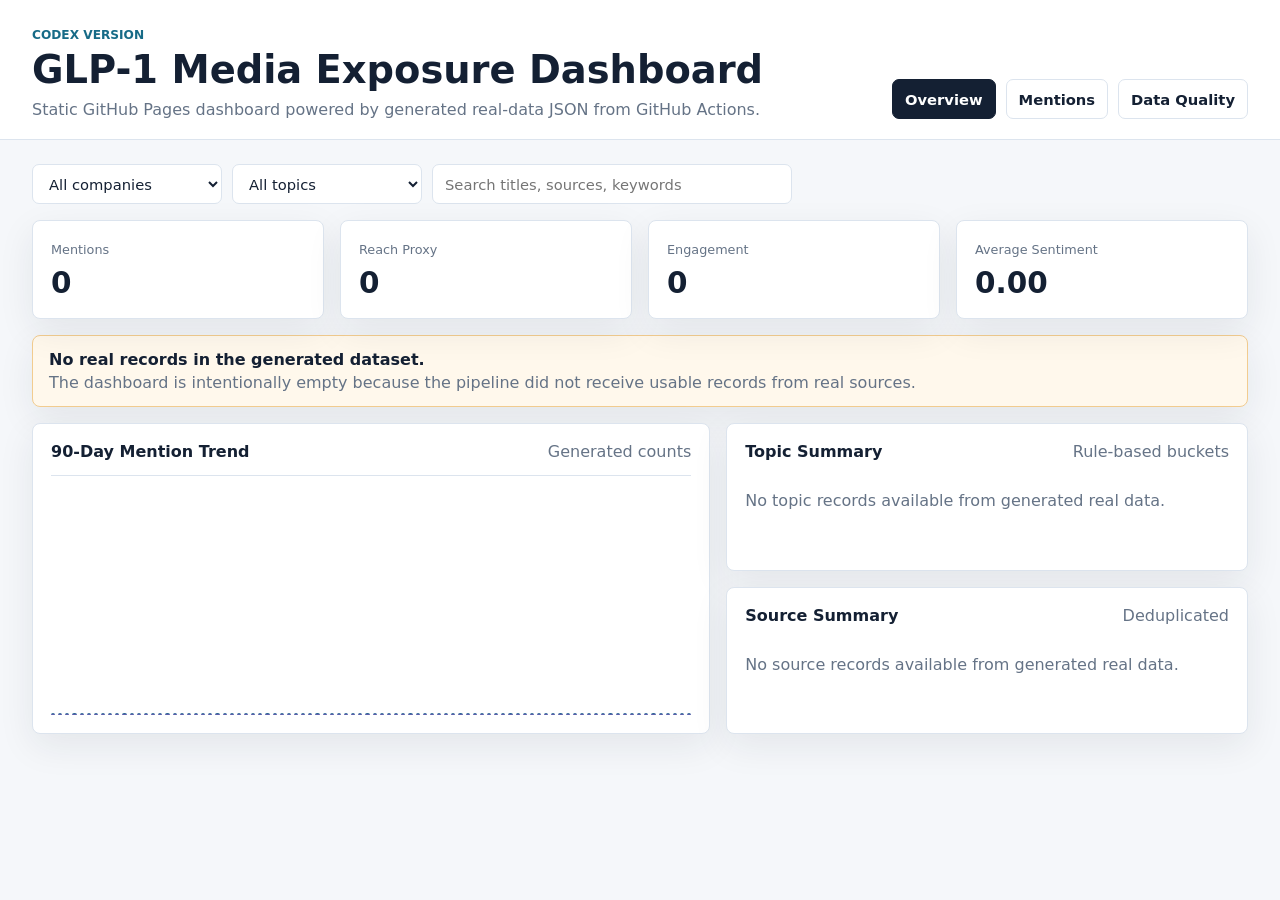
==== codex-version/index.html @ 11d752fc "Add Codex media dashboard" ====
<!doctype html>
<html lang="en">
  <head>
    <meta charset="utf-8">
    <meta name="viewport" content="width=device-width, initial-scale=1">
    <title>Codex Media Exposure Dashboard</title>
    <link rel="stylesheet" href="./styles.css">
  </head>
  <body>
    <header class="topbar">
      <div>
        <p class="version-label">Codex version</p>
        <h1>GLP-1 Media Exposure Dashboard</h1>
        <p>Static GitHub Pages dashboard powered by generated real-data JSON from GitHub Actions.</p>
      </div>
      <nav class="tabs" aria-label="Dashboard sections">
        <button class="tab active" data-tab="overview">Overview</button>
        <button class="tab" data-tab="mentions">Mentions</button>
        <button class="tab" data-tab="quality">Data Quality</button>
      </nav>
    </header>

    <main>
      <section id="loadError" class="empty-state" hidden>
        <h2>Data Quality error</h2>
        <p>Generated data files were not found on the deployed site. Check the GitHub Actions data pipeline and Pages artifact.</p>
      </section>

      <section id="app" hidden>
        <section class="filters" aria-label="Filters">
          <select id="companyFilter" aria-label="Company">
            <option value="All">All companies</option>
            <option value="Novo Nordisk">Novo Nordisk</option>
            <option value="Eli Lilly">Eli Lilly</option>
          </select>
          <select id="topicFilter" aria-label="Topic">
            <option value="All">All topics</option>
          </select>
          <input id="searchInput" type="search" placeholder="Search titles, sources, keywords" aria-label="Search mentions">
        </section>

        <section class="tab-panel" data-panel="overview">
          <div class="kpi-grid">
            <article class="kpi"><span>Mentions</span><strong id="kpiMentions">0</strong></article>
            <article class="kpi"><span>Reach Proxy</span><strong id="kpiReach">0</strong></article>
            <article class="kpi"><span>Engagement</span><strong id="kpiEngagement">0</strong></article>
            <article class="kpi"><span>Average Sentiment</span><strong id="kpiSentiment">0.00</strong></article>
          </div>

          <div id="zeroState" class="notice" hidden>
            <strong>No real records in the generated dataset.</strong>
            <span>The dashboard is intentionally empty because the pipeline did not receive usable records from real sources.</span>
          </div>

          <section class="grid">
            <article class="panel wide">
              <div class="panel-heading"><h2>90-Day Mention Trend</h2><span>Generated counts</span></div>
              <div id="timelineChart" class="timeline-chart" role="img" aria-label="Daily mention trend"></div>
            </article>
            <article class="panel">
              <div class="panel-heading"><h2>Topic Summary</h2><span>Rule-based buckets</span></div>
              <div id="topicChart" class="bar-list"></div>
            </article>
            <article class="panel">
              <div class="panel-heading"><h2>Source Summary</h2><span>Deduplicated</span></div>
              <div id="sourceSummary" class="stack"></div>
            </article>
          </section>
        </section>

        <section class="tab-panel" data-panel="mentions" hidden>
          <article class="panel">
            <div class="panel-heading"><h2>Real Article Mentions</h2><span id="visibleCount">0 records</span></div>
            <div class="table-wrap">
              <table>
                <thead>
                  <tr>
                    <th>Date</th>
                    <th>Company</th>
                    <th>Topic</th>
                    <th>Source</th>
                    <th>Title</th>
                    <th>Sentiment</th>
                    <th>Metrics</th>
                  </tr>
                </thead>
                <tbody id="mentionsTable"></tbody>
              </table>
            </div>
          </article>
        </section>

        <section class="tab-panel" data-panel="quality" hidden>
          <section class="quality-grid">
            <article class="panel">
              <div class="panel-heading"><h2>Data Quality</h2><span id="freshnessBadge" class="badge">Checking</span></div>
              <dl class="status-list">
                <div><dt>Last updated</dt><dd id="lastUpdated">--</dd></div>
                <div><dt>Coverage</dt><dd id="coverageWindow">--</dd></div>
                <div><dt>Record count</dt><dd id="recordCount">--</dd></div>
                <div><dt>Version</dt><dd id="version">--</dd></div>
              </dl>
            </article>
            <article class="panel">
              <div class="panel-heading"><h2>Sources</h2><span>Generated metadata</span></div>
              <div id="sourceStatus" class="stack"></div>
            </article>
            <article class="panel">
              <div class="panel-heading"><h2>Proxy Metric Caveat</h2><span>Required disclosure</span></div>
              <p class="muted">GDELT does not provide true impressions or social engagement. Reach, engagement, and sourceAuthority are proxy fields for GDELT records. Engagement is 0 for GDELT unless imported data provides actual values.</p>
              <ul id="warnings" class="list"></ul>
            </article>
            <article class="panel">
              <div class="panel-heading"><h2>Alerts</h2><span>Generated</span></div>
              <div id="alerts" class="stack"></div>
            </article>
          </section>
        </section>
      </section>
    </main>

    <script src="./app.js"></script>
  </body>
</html>
---- codex-version/styles.css ----
:root {
  --bg: #f5f7fa;
  --surface: #ffffff;
  --ink: #142033;
  --muted: #657386;
  --border: #dce4ee;
  --accent: #176b87;
  --accent-2: #6f5bb8;
  --good: #157f4f;
  --warn: #a45d00;
  --bad: #b42318;
  --soft: #edf3f7;
  font-family: Inter, ui-sans-serif, system-ui, -apple-system, BlinkMacSystemFont, "Segoe UI", sans-serif;
}

* { box-sizing: border-box; }
body { margin: 0; background: var(--bg); color: var(--ink); }
a { color: var(--accent); text-underline-offset: 3px; }

.topbar {
  display: grid;
  grid-template-columns: minmax(260px, 1fr) auto;
  gap: 24px;
  align-items: end;
  padding: 28px 32px 20px;
  background: var(--surface);
  border-bottom: 1px solid var(--border);
}

.version-label {
  margin: 0 0 8px;
  color: var(--accent);
  font-weight: 800;
  text-transform: uppercase;
  font-size: 0.76rem;
}

h1 { margin: 0; font-size: clamp(1.9rem, 3vw, 3.1rem); line-height: 1.05; letter-spacing: 0; }
.topbar p:not(.version-label) { margin: 10px 0 0; color: var(--muted); max-width: 780px; }

.tabs, .filters { display: flex; flex-wrap: wrap; gap: 10px; }
.tab, select, input {
  min-height: 40px;
  border: 1px solid var(--border);
  border-radius: 7px;
  background: var(--surface);
  color: var(--ink);
  font: inherit;
  font-size: 0.92rem;
  padding: 0 12px;
}
.tab { cursor: pointer; font-weight: 700; }
.tab.active { background: var(--ink); color: white; border-color: var(--ink); }

main { padding: 24px 32px 42px; }
.filters { margin-bottom: 16px; }
select { min-width: 190px; }
input { min-width: min(360px, 100%); }

.empty-state, .panel, .kpi, .notice {
  background: var(--surface);
  border: 1px solid var(--border);
  border-radius: 8px;
  box-shadow: 0 12px 36px rgba(20, 32, 51, 0.08);
}
.empty-state { max-width: 760px; margin: 48px auto; padding: 32px; text-align: center; }
.notice { margin: 16px 0; padding: 14px 16px; display: grid; gap: 4px; border-color: #f2cc8f; background: #fff8ec; }
.notice span, .muted, td span, .panel-heading span, .item span { color: var(--muted); }

.kpi-grid, .grid, .quality-grid { display: grid; gap: 16px; }
.kpi-grid { grid-template-columns: repeat(4, minmax(0, 1fr)); }
.grid { grid-template-columns: 1.3fr 1fr; margin-top: 16px; }
.quality-grid { grid-template-columns: repeat(2, minmax(0, 1fr)); }
.wide { grid-row: span 2; }
.panel, .kpi { padding: 18px; }

.kpi span { color: var(--muted); font-size: 0.8rem; }
.kpi strong { display: block; margin-top: 8px; font-size: clamp(1.6rem, 2.3vw, 2.4rem); }

.panel-heading { display: flex; align-items: center; justify-content: space-between; gap: 16px; margin-bottom: 14px; }
.panel-heading h2 { margin: 0; font-size: 1rem; }

.timeline-chart {
  display: grid;
  grid-template-columns: repeat(90, minmax(3px, 1fr));
  align-items: end;
  gap: 3px;
  height: 240px;
  border-top: 1px solid var(--border);
  padding-top: 12px;
}
.timeline-bar { min-height: 2px; border-radius: 4px 4px 0 0; background: linear-gradient(180deg, var(--accent), var(--accent-2)); }

.bar-list, .stack { display: grid; gap: 10px; }
.bar-row, .item {
  border: 1px solid var(--border);
  border-radius: 7px;
  padding: 10px;
  display: grid;
  gap: 6px;
}
.bar-row div { display: flex; justify-content: space-between; gap: 12px; }
.bar-row i { display: block; width: var(--w); height: 9px; border-radius: 99px; background: linear-gradient(90deg, var(--accent), var(--accent-2)); }

.table-wrap { overflow-x: auto; border: 1px solid var(--border); border-radius: 8px; }
table { width: 100%; min-width: 1080px; border-collapse: collapse; }
th, td { padding: 12px; border-bottom: 1px solid var(--border); text-align: left; vertical-align: top; font-size: 0.88rem; }
th { color: var(--muted); background: var(--soft); text-transform: uppercase; font-size: 0.76rem; }
.title-cell { max-width: 460px; }

.status-list { display: grid; grid-template-columns: repeat(2, minmax(0, 1fr)); gap: 12px; margin: 0; }
.status-list div { padding: 12px; border: 1px solid var(--border); border-radius: 7px; background: var(--soft); }
dt { color: var(--muted); font-size: 0.78rem; }
dd { margin: 4px 0 0; font-weight: 800; overflow-wrap: anywhere; }
.badge { border-radius: 99px; padding: 5px 10px; background: #fff3df; color: var(--warn); font-size: 0.78rem; font-weight: 800; }
.badge.good { color: var(--good); background: #e7f6ef; }
.good-text, .Positive { color: var(--good); }
.warn-text, .Negative { color: var(--warn); }
.Neutral { color: var(--muted); }
.list { margin: 0; padding-left: 18px; color: var(--muted); }

@media (max-width: 1100px) {
  .topbar, .kpi-grid, .grid, .quality-grid { grid-template-columns: 1fr; }
}

@media (max-width: 640px) {
  .topbar, main { padding-left: 16px; padding-right: 16px; }
  .panel-heading { align-items: flex-start; flex-direction: column; }
  .status-list { grid-template-columns: 1fr; }
  select, input, .tab { width: 100%; }
}
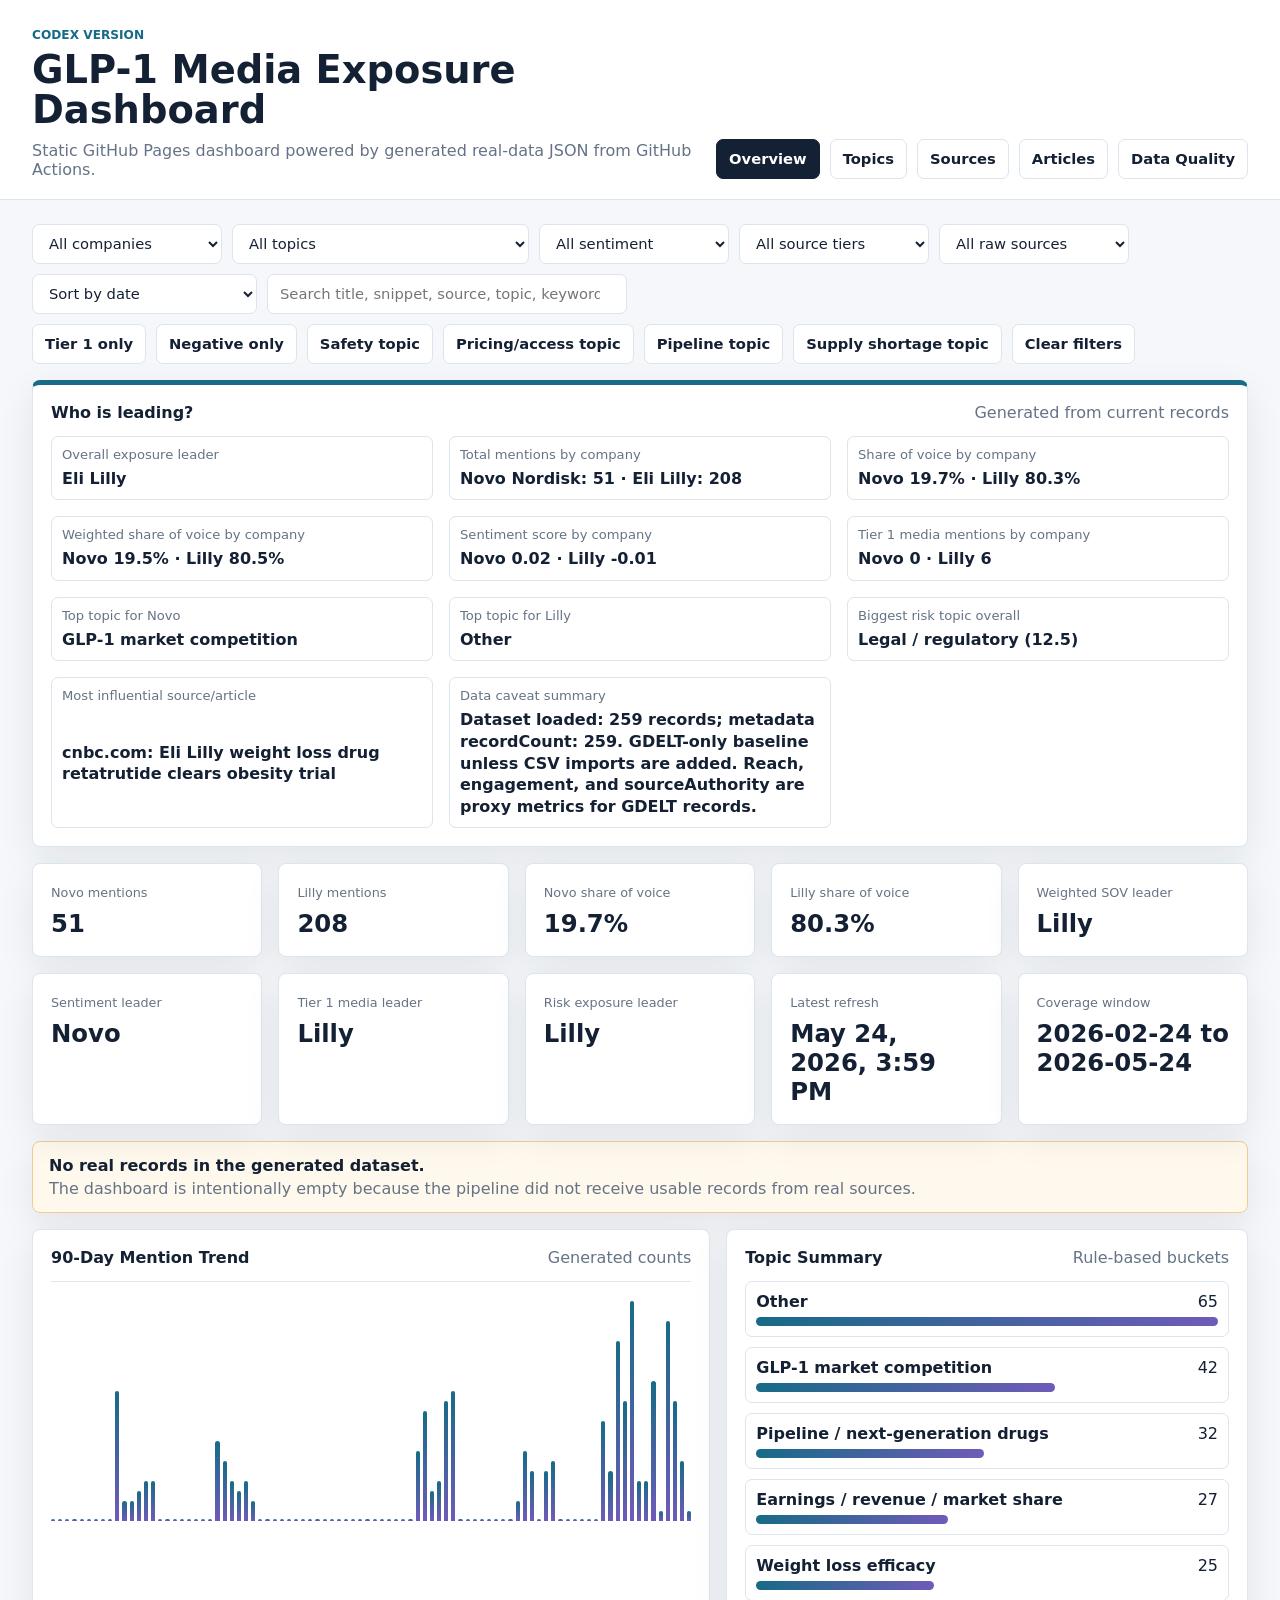
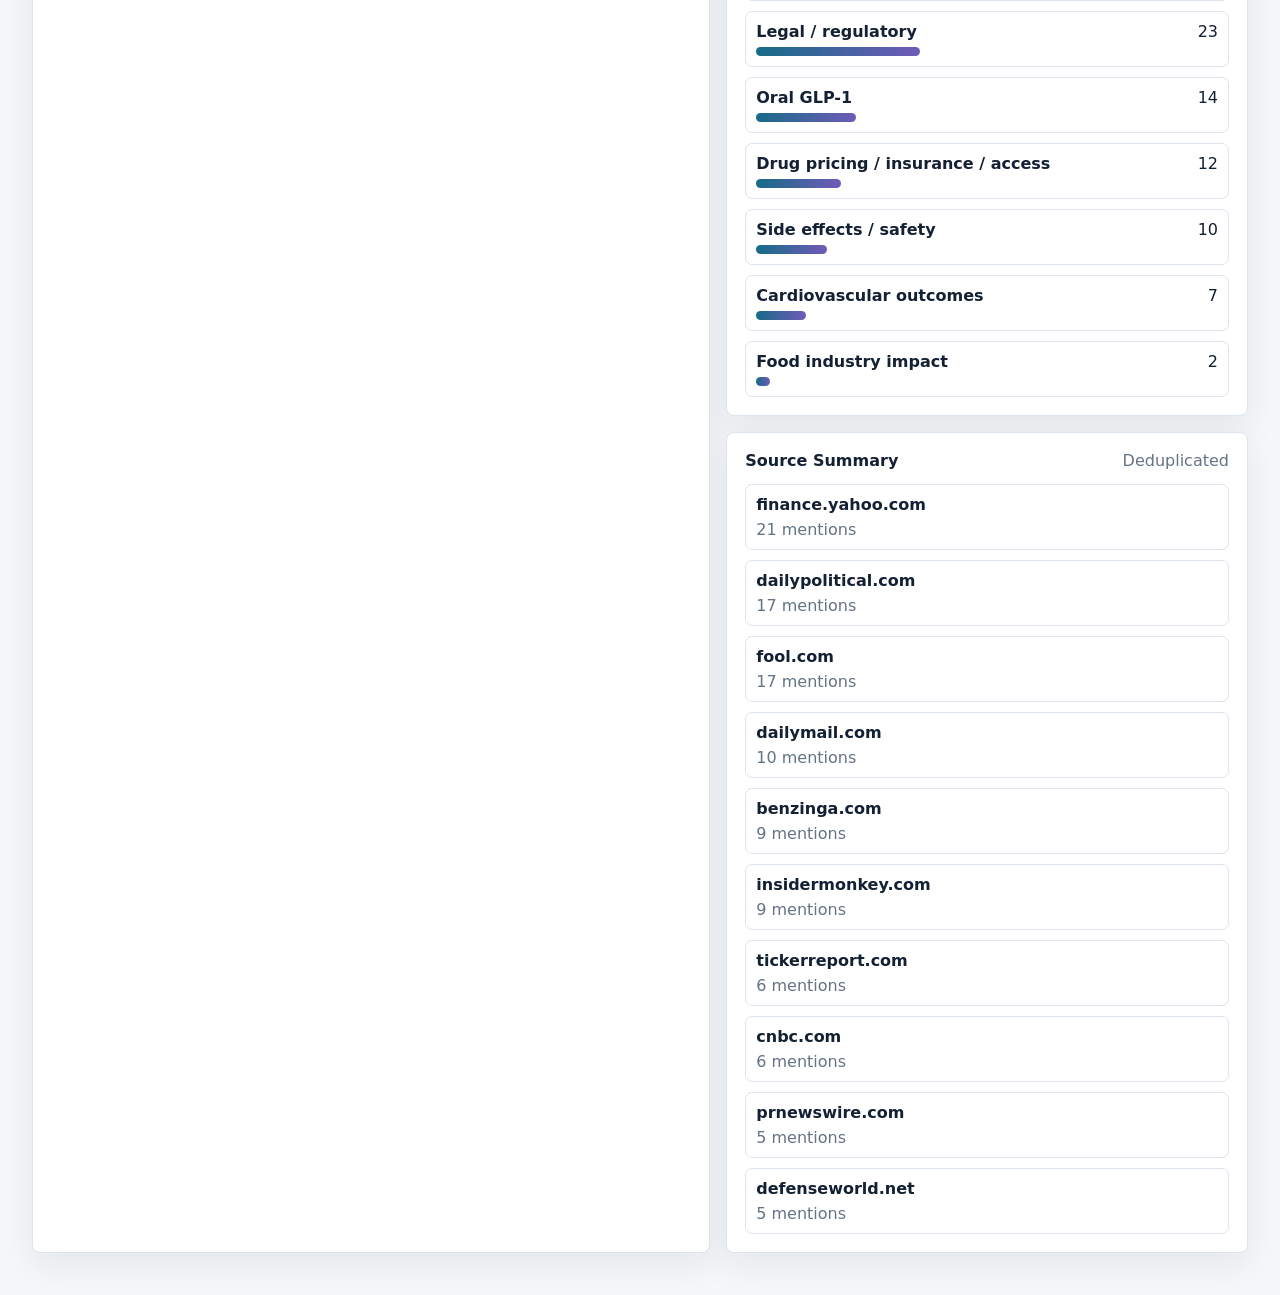
==== commit 4c8398bc: "Improve Codex executive media dashboard" ====
--- a/codex-version/index.html
+++ b/codex-version/index.html
@@ -15,7 +15,9 @@
       </div>
       <nav class="tabs" aria-label="Dashboard sections">
         <button class="tab active" data-tab="overview">Overview</button>
-        <button class="tab" data-tab="mentions">Mentions</button>
+        <button class="tab" data-tab="topics">Topics</button>
+        <button class="tab" data-tab="sources">Sources</button>
+        <button class="tab" data-tab="mentions">Articles</button>
         <button class="tab" data-tab="quality">Data Quality</button>
       </nav>
     </header>
@@ -23,10 +25,10 @@
     <main>
       <section id="loadError" class="empty-state" hidden>
         <h2>Data Quality error</h2>
-        <p>Generated data files were not found on the deployed site. Check the GitHub Actions data pipeline and Pages artifact.</p>
+        <p>Generated data files were not loaded. Check the diagnostics panel for the exact file path and error.</p>
       </section>
 
-      <section id="app" hidden>
+      <section id="app">
         <section class="filters" aria-label="Filters">
           <select id="companyFilter" aria-label="Company">
             <option value="All">All companies</option>
@@ -36,15 +38,56 @@
           <select id="topicFilter" aria-label="Topic">
             <option value="All">All topics</option>
           </select>
-          <input id="searchInput" type="search" placeholder="Search titles, sources, keywords" aria-label="Search mentions">
+          <select id="sentimentFilter" aria-label="Sentiment">
+            <option value="All">All sentiment</option>
+            <option value="Positive">Positive</option>
+            <option value="Neutral">Neutral</option>
+            <option value="Negative">Negative</option>
+          </select>
+          <select id="tierFilter" aria-label="Source tier">
+            <option value="All">All source tiers</option>
+          </select>
+          <select id="rawSourceFilter" aria-label="Raw source">
+            <option value="All">All raw sources</option>
+          </select>
+          <select id="sortSelect" aria-label="Sort articles">
+            <option value="date">Sort by date</option>
+            <option value="company">Sort by company</option>
+            <option value="sourceAuthority">Sort by source authority</option>
+            <option value="sentimentScore">Sort by sentiment</option>
+            <option value="reach">Sort by reach</option>
+            <option value="topic">Sort by topic</option>
+          </select>
+          <input id="searchInput" type="search" placeholder="Search title, snippet, source, topic, keywords" aria-label="Search mentions">
+        </section>
+
+        <section class="quick-filters" aria-label="Quick filters">
+          <button type="button" class="quick-filter" data-filter="tier1">Tier 1 only</button>
+          <button type="button" class="quick-filter" data-filter="negative">Negative only</button>
+          <button type="button" class="quick-filter" data-filter="safety">Safety topic</button>
+          <button type="button" class="quick-filter" data-filter="pricing">Pricing/access topic</button>
+          <button type="button" class="quick-filter" data-filter="pipeline">Pipeline topic</button>
+          <button type="button" class="quick-filter" data-filter="supply">Supply shortage topic</button>
+          <button type="button" id="clearFilters">Clear filters</button>
         </section>
 
         <section class="tab-panel" data-panel="overview">
-          <div class="kpi-grid">
-            <article class="kpi"><span>Mentions</span><strong id="kpiMentions">0</strong></article>
-            <article class="kpi"><span>Reach Proxy</span><strong id="kpiReach">0</strong></article>
-            <article class="kpi"><span>Engagement</span><strong id="kpiEngagement">0</strong></article>
-            <article class="kpi"><span>Average Sentiment</span><strong id="kpiSentiment">0.00</strong></article>
+          <section class="panel executive">
+            <div class="panel-heading"><h2>Who is leading?</h2><span id="executiveCaveat">Generated from current records</span></div>
+            <div id="leaderPanel" class="leader-grid"></div>
+          </section>
+
+          <div class="kpi-grid dense">
+            <article class="kpi"><span>Novo mentions</span><strong id="kpiNovoMentions">0</strong></article>
+            <article class="kpi"><span>Lilly mentions</span><strong id="kpiLillyMentions">0</strong></article>
+            <article class="kpi"><span>Novo share of voice</span><strong id="kpiNovoSov">0%</strong></article>
+            <article class="kpi"><span>Lilly share of voice</span><strong id="kpiLillySov">0%</strong></article>
+            <article class="kpi"><span>Weighted SOV leader</span><strong id="kpiWeightedLeader">--</strong></article>
+            <article class="kpi"><span>Sentiment leader</span><strong id="kpiSentimentLeader">--</strong></article>
+            <article class="kpi"><span>Tier 1 media leader</span><strong id="kpiTierLeader">--</strong></article>
+            <article class="kpi"><span>Risk exposure leader</span><strong id="kpiRiskLeader">--</strong></article>
+            <article class="kpi"><span>Latest refresh</span><strong id="kpiRefresh">--</strong></article>
+            <article class="kpi"><span>Coverage window</span><strong id="kpiCoverage">--</strong></article>
           </div>
 
           <div id="zeroState" class="notice" hidden>
@@ -68,9 +111,66 @@
           </section>
         </section>
 
+        <section class="tab-panel" data-panel="topics" hidden>
+          <section class="grid">
+            <article class="panel">
+              <div class="panel-heading"><h2>Topic x Company Matrix</h2><span>Mentions by company</span></div>
+              <div id="topicMatrix" class="matrix"></div>
+            </article>
+            <article class="panel wide">
+              <div class="panel-heading"><h2>Sortable Topic Table</h2><span id="topicTableCount">0 topics</span></div>
+              <div class="table-wrap">
+                <table>
+                  <thead>
+                    <tr>
+                      <th><button class="sort-topic" data-sort="topic">Topic</button></th>
+                      <th><button class="sort-topic" data-sort="novo">Novo mentions</button></th>
+                      <th><button class="sort-topic" data-sort="lilly">Lilly mentions</button></th>
+                      <th>Leader</th>
+                      <th><button class="sort-topic" data-sort="sentiment">Sentiment</button></th>
+                      <th><button class="sort-topic" data-sort="risk">Risk score</button></th>
+                    </tr>
+                  </thead>
+                  <tbody id="topicTable"></tbody>
+                </table>
+              </div>
+            </article>
+          </section>
+        </section>
+
+        <section class="tab-panel" data-panel="sources" hidden>
+          <section class="grid">
+            <article class="panel wide">
+              <div class="panel-heading"><h2>Top 20 Source Domains</h2><span>Authority and mentions</span></div>
+              <div class="table-wrap">
+                <table>
+                  <thead>
+                    <tr>
+                      <th>Source domain</th>
+                      <th>Total mentions</th>
+                      <th>Novo mentions</th>
+                      <th>Lilly mentions</th>
+                      <th>Source tier</th>
+                      <th>Source authority</th>
+                    </tr>
+                  </thead>
+                  <tbody id="sourceTable"></tbody>
+                </table>
+              </div>
+            </article>
+            <article class="panel">
+              <div class="panel-heading"><h2>Source Tier Split</h2><span>Current filters</span></div>
+              <div id="tierSplit" class="bar-list"></div>
+            </article>
+          </section>
+        </section>
+
         <section class="tab-panel" data-panel="mentions" hidden>
           <article class="panel">
             <div class="panel-heading"><h2>Real Article Mentions</h2><span id="visibleCount">0 records</span></div>
+            <div class="table-actions">
+              <button type="button" id="exportCsv">Export filtered CSV</button>
+            </div>
             <div class="table-wrap">
               <table>
                 <thead>
@@ -82,12 +182,14 @@
                     <th>Title</th>
                     <th>Sentiment</th>
                     <th>Metrics</th>
+                    <th>Detail</th>
                   </tr>
                 </thead>
                 <tbody id="mentionsTable"></tbody>
               </table>
             </div>
           </article>
+          <aside id="articleDrawer" class="drawer" hidden aria-live="polite"></aside>
         </section>
 
         <section class="tab-panel" data-panel="quality" hidden>
@@ -99,7 +201,17 @@
                 <div><dt>Coverage</dt><dd id="coverageWindow">--</dd></div>
                 <div><dt>Record count</dt><dd id="recordCount">--</dd></div>
                 <div><dt>Version</dt><dd id="version">--</dd></div>
+                <div><dt>Source used</dt><dd id="sourceUsed">--</dd></div>
+                <div><dt>Query definitions</dt><dd id="queryDefinitions">--</dd></div>
+                <div><dt>Sources unavailable</dt><dd id="sourcesUnavailable">--</dd></div>
+                <div><dt>Proxy metric fields</dt><dd id="proxyMetricFields">--</dd></div>
+                <div><dt>Deduplication method</dt><dd id="dedupeMethod">--</dd></div>
+                <div><dt>False-positive handling</dt><dd id="falsePositiveHandling">--</dd></div>
               </dl>
+            </article>
+            <article class="panel">
+              <div class="panel-heading"><h2>Data Load Diagnostics</h2><span>Relative JSON paths</span></div>
+              <div id="diagnostics" class="diagnostics"></div>
             </article>
             <article class="panel">
               <div class="panel-heading"><h2>Sources</h2><span>Generated metadata</span></div>
@@ -107,7 +219,8 @@
             </article>
             <article class="panel">
               <div class="panel-heading"><h2>Proxy Metric Caveat</h2><span>Required disclosure</span></div>
-              <p class="muted">GDELT does not provide true impressions or social engagement. Reach, engagement, and sourceAuthority are proxy fields for GDELT records. Engagement is 0 for GDELT unless imported data provides actual values.</p>
+              <p class="muted">GDELT does not provide true impressions or social engagement. Reach and sourceAuthority are rule-based proxies. Engagement is 0 unless imported from CSV or paid social-listening exports.</p>
+              <p><a href="./data/generated/metadata.json" target="_blank" rel="noopener noreferrer">Open metadata.json</a> · <a href="./data/generated/mentions.json" target="_blank" rel="noopener noreferrer">Open mentions.json</a></p>
               <ul id="warnings" class="list"></ul>
             </article>
             <article class="panel">
--- a/codex-version/styles.css
+++ b/codex-version/styles.css
@@ -38,8 +38,8 @@
 h1 { margin: 0; font-size: clamp(1.9rem, 3vw, 3.1rem); line-height: 1.05; letter-spacing: 0; }
 .topbar p:not(.version-label) { margin: 10px 0 0; color: var(--muted); max-width: 780px; }
 
-.tabs, .filters { display: flex; flex-wrap: wrap; gap: 10px; }
-.tab, select, input {
+.tabs, .filters, .quick-filters, .table-actions { display: flex; flex-wrap: wrap; gap: 10px; }
+.tab, select, input, button {
   min-height: 40px;
   border: 1px solid var(--border);
   border-radius: 7px;
@@ -49,11 +49,12 @@
   font-size: 0.92rem;
   padding: 0 12px;
 }
-.tab { cursor: pointer; font-weight: 700; }
-.tab.active { background: var(--ink); color: white; border-color: var(--ink); }
+.tab, button { cursor: pointer; font-weight: 700; }
+.tab.active, .quick-filter.active { background: var(--ink); color: white; border-color: var(--ink); }
 
 main { padding: 24px 32px 42px; }
-.filters { margin-bottom: 16px; }
+.filters { margin-bottom: 10px; }
+.quick-filters { margin-bottom: 16px; }
 select { min-width: 190px; }
 input { min-width: min(360px, 100%); }
 
@@ -67,15 +68,18 @@
 .notice { margin: 16px 0; padding: 14px 16px; display: grid; gap: 4px; border-color: #f2cc8f; background: #fff8ec; }
 .notice span, .muted, td span, .panel-heading span, .item span { color: var(--muted); }
 
-.kpi-grid, .grid, .quality-grid { display: grid; gap: 16px; }
+.kpi-grid, .grid, .quality-grid, .leader-grid { display: grid; gap: 16px; }
 .kpi-grid { grid-template-columns: repeat(4, minmax(0, 1fr)); }
+.kpi-grid.dense { grid-template-columns: repeat(5, minmax(150px, 1fr)); margin-top: 16px; }
 .grid { grid-template-columns: 1.3fr 1fr; margin-top: 16px; }
 .quality-grid { grid-template-columns: repeat(2, minmax(0, 1fr)); }
+.leader-grid { grid-template-columns: repeat(3, minmax(0, 1fr)); }
 .wide { grid-row: span 2; }
 .panel, .kpi { padding: 18px; }
+.executive { border-top: 5px solid var(--accent); }
 
 .kpi span { color: var(--muted); font-size: 0.8rem; }
-.kpi strong { display: block; margin-top: 8px; font-size: clamp(1.6rem, 2.3vw, 2.4rem); }
+.kpi strong { display: block; margin-top: 8px; font-size: clamp(1.2rem, 1.9vw, 2rem); overflow-wrap: anywhere; }
 
 .panel-heading { display: flex; align-items: center; justify-content: space-between; gap: 16px; margin-bottom: 14px; }
 .panel-heading h2 { margin: 0; font-size: 1rem; }
@@ -91,22 +95,45 @@
 }
 .timeline-bar { min-height: 2px; border-radius: 4px 4px 0 0; background: linear-gradient(180deg, var(--accent), var(--accent-2)); }
 
-.bar-list, .stack { display: grid; gap: 10px; }
-.bar-row, .item {
+.bar-list, .stack, .diagnostics, .matrix { display: grid; gap: 10px; }
+.bar-row, .item, .diagnostic, .metric-item, .matrix-row {
   border: 1px solid var(--border);
   border-radius: 7px;
   padding: 10px;
   display: grid;
   gap: 6px;
 }
+.metric-item span, .diagnostic span, .matrix-row span { color: var(--muted); font-size: 0.82rem; }
+.metric-item strong { font-size: 1rem; line-height: 1.35; overflow-wrap: anywhere; }
 .bar-row div { display: flex; justify-content: space-between; gap: 12px; }
 .bar-row i { display: block; width: var(--w); height: 9px; border-radius: 99px; background: linear-gradient(90deg, var(--accent), var(--accent-2)); }
+.matrix-row i { display: grid; grid-template-columns: var(--novo) var(--lilly) 1fr; height: 12px; border-radius: 99px; overflow: hidden; background: var(--soft); }
+.matrix-row i::before { content: ""; background: var(--accent); }
+.matrix-row i::after { content: ""; background: var(--accent-2); }
+.diagnostic.loaded { border-color: #b8e2cc; background: #f1fbf6; }
+.diagnostic.failed { border-color: #f2cc8f; background: #fff8ec; }
 
 .table-wrap { overflow-x: auto; border: 1px solid var(--border); border-radius: 8px; }
 table { width: 100%; min-width: 1080px; border-collapse: collapse; }
 th, td { padding: 12px; border-bottom: 1px solid var(--border); text-align: left; vertical-align: top; font-size: 0.88rem; }
 th { color: var(--muted); background: var(--soft); text-transform: uppercase; font-size: 0.76rem; }
+th button { min-height: 0; padding: 0; border: 0; background: transparent; color: inherit; text-transform: inherit; font-size: inherit; }
 .title-cell { max-width: 460px; }
+.table-actions { justify-content: flex-end; margin-bottom: 10px; }
+.detail-button { min-height: 32px; padding: 0 10px; }
+.drawer {
+  position: fixed;
+  inset: 0 0 0 auto;
+  width: min(520px, 100%);
+  overflow: auto;
+  background: var(--surface);
+  border-left: 1px solid var(--border);
+  box-shadow: -20px 0 50px rgba(20, 32, 51, 0.18);
+  padding: 24px;
+  z-index: 20;
+}
+.drawer h2 { margin: 16px 0 8px; font-size: 1.25rem; line-height: 1.25; }
+.drawer-close { float: right; }
 
 .status-list { display: grid; grid-template-columns: repeat(2, minmax(0, 1fr)); gap: 12px; margin: 0; }
 .status-list div { padding: 12px; border: 1px solid var(--border); border-radius: 7px; background: var(--soft); }
@@ -120,7 +147,7 @@
 .list { margin: 0; padding-left: 18px; color: var(--muted); }
 
 @media (max-width: 1100px) {
-  .topbar, .kpi-grid, .grid, .quality-grid { grid-template-columns: 1fr; }
+  .topbar, .kpi-grid, .kpi-grid.dense, .grid, .quality-grid, .leader-grid { grid-template-columns: 1fr; }
 }
 
 @media (max-width: 640px) {
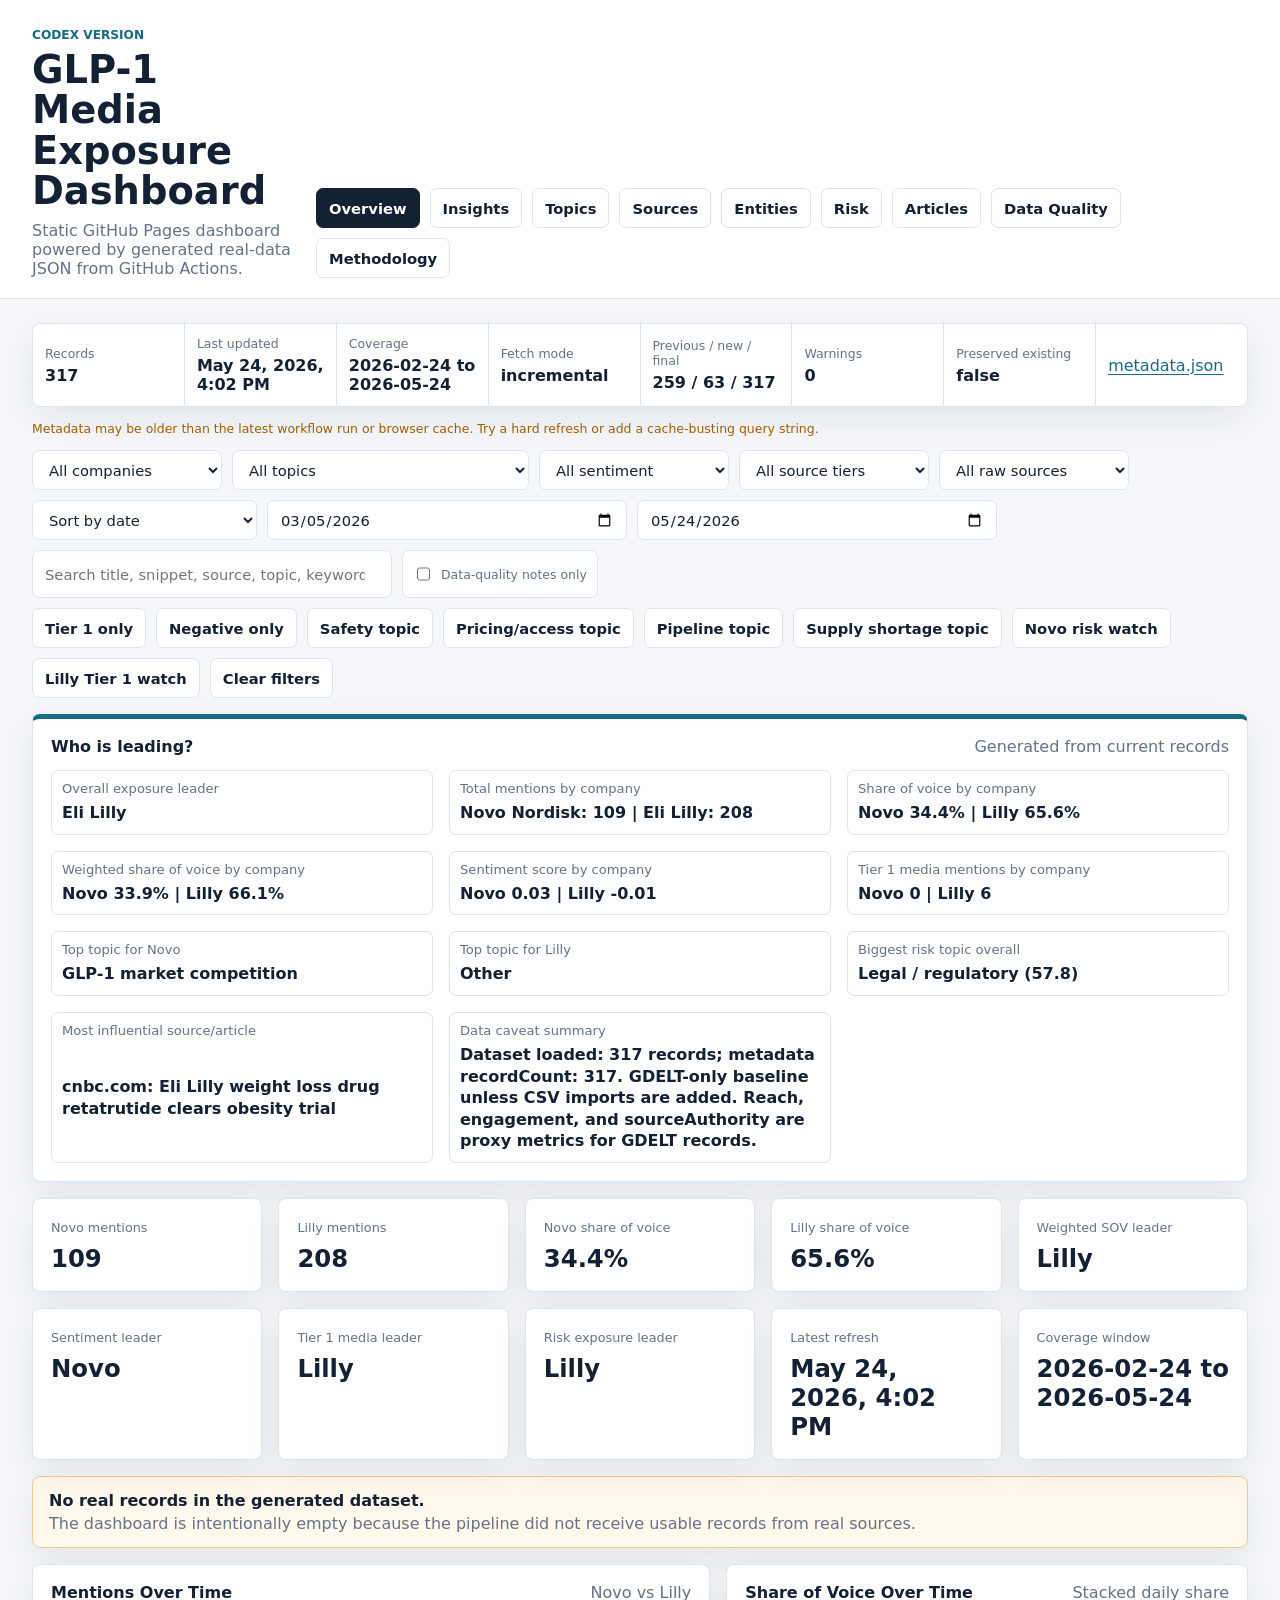
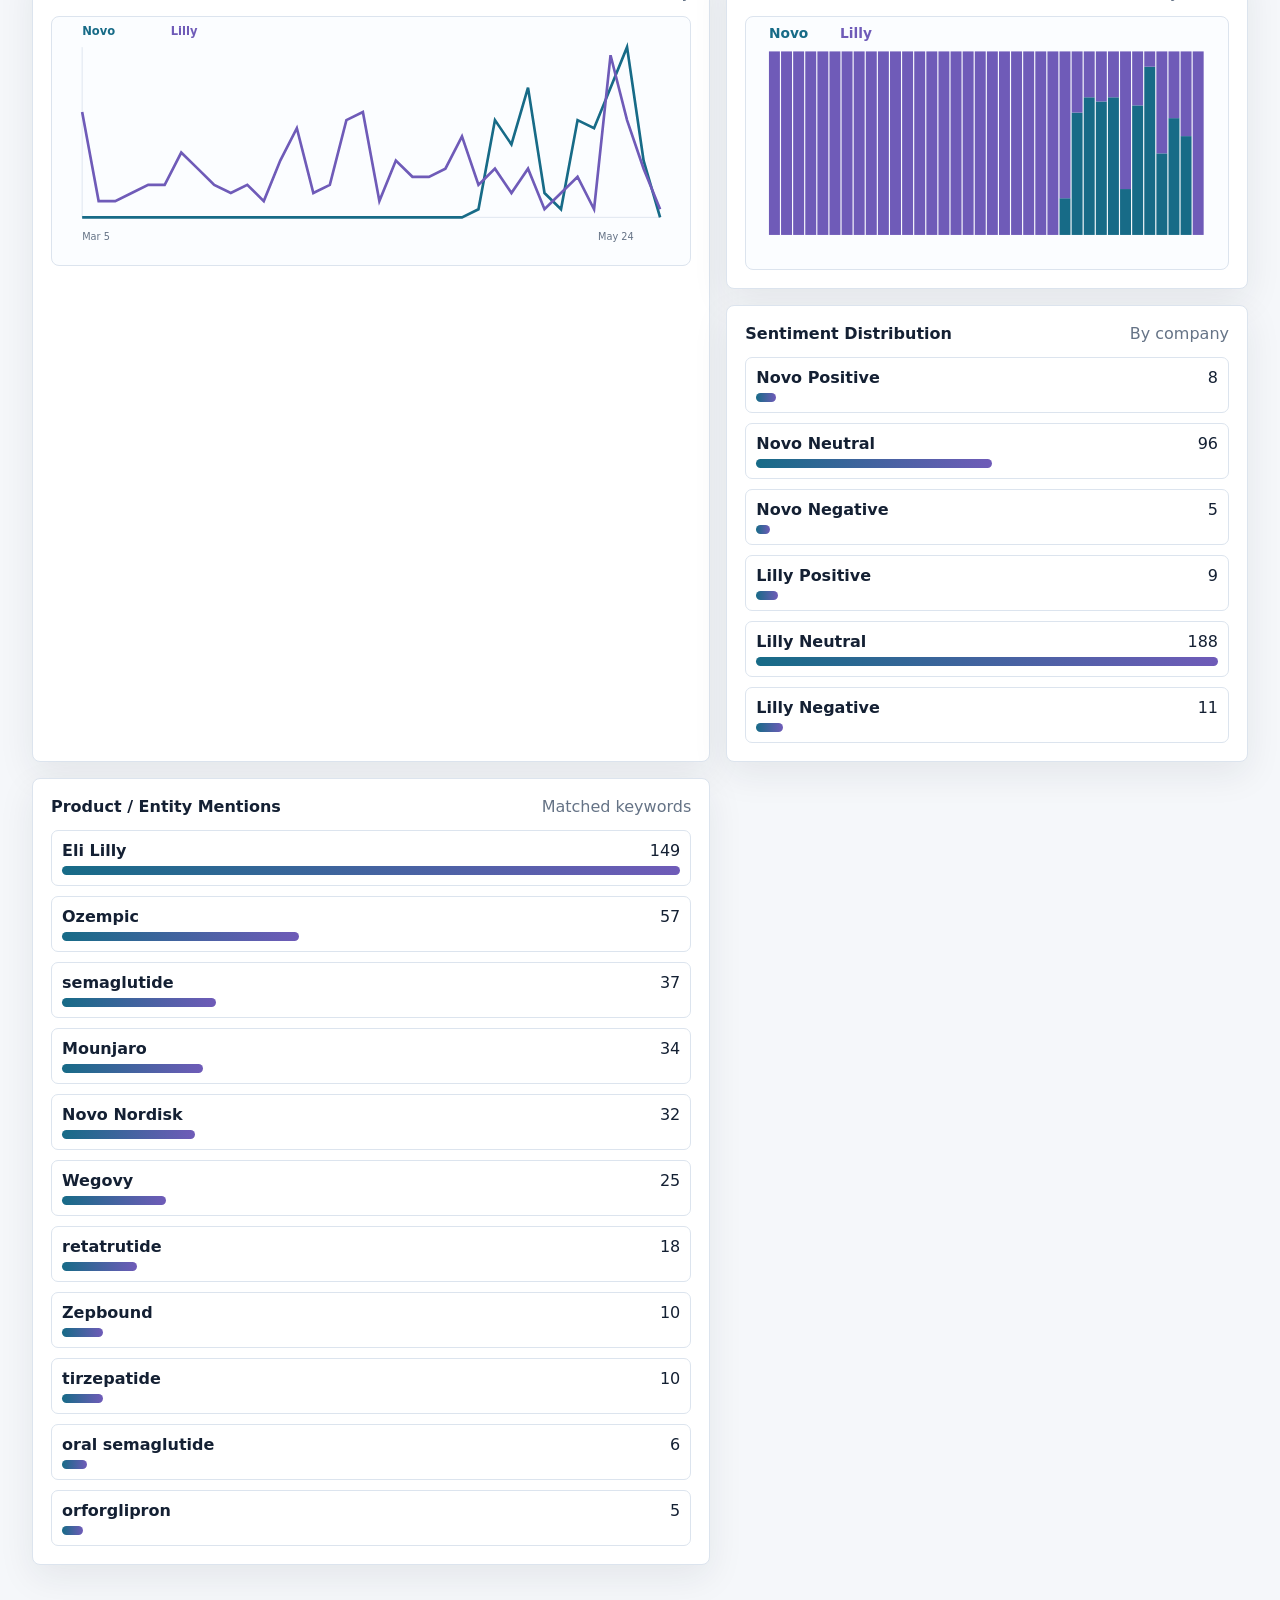
==== commit fed249b5: "Polish Codex media intelligence dashboard" ====
--- a/codex-version/index.html
+++ b/codex-version/index.html
@@ -15,10 +15,14 @@
       </div>
       <nav class="tabs" aria-label="Dashboard sections">
         <button class="tab active" data-tab="overview">Overview</button>
+        <button class="tab" data-tab="insights">Insights</button>
         <button class="tab" data-tab="topics">Topics</button>
         <button class="tab" data-tab="sources">Sources</button>
+        <button class="tab" data-tab="entities">Entities</button>
+        <button class="tab" data-tab="risk">Risk</button>
         <button class="tab" data-tab="mentions">Articles</button>
         <button class="tab" data-tab="quality">Data Quality</button>
+        <button class="tab" data-tab="methodology">Methodology</button>
       </nav>
     </header>
 
@@ -29,6 +33,39 @@
       </section>
 
       <section id="app">
+        <section class="freshness-banner" aria-label="Latest run and data freshness">
+          <div>
+            <span>Records</span>
+            <strong id="bannerRecordCount">--</strong>
+          </div>
+          <div>
+            <span>Last updated</span>
+            <strong id="bannerLastUpdated">--</strong>
+          </div>
+          <div>
+            <span>Coverage</span>
+            <strong id="bannerCoverage">--</strong>
+          </div>
+          <div>
+            <span>Fetch mode</span>
+            <strong id="bannerFetchMode">--</strong>
+          </div>
+          <div>
+            <span>Previous / new / final</span>
+            <strong id="bannerRunCounts">--</strong>
+          </div>
+          <div>
+            <span>Warnings</span>
+            <strong id="bannerWarnings">--</strong>
+          </div>
+          <div>
+            <span>Preserved existing</span>
+            <strong id="bannerPreserved">--</strong>
+          </div>
+          <a href="./data/generated/metadata.json" target="_blank" rel="noopener noreferrer">metadata.json</a>
+        </section>
+        <p id="cacheNote" class="cache-note" hidden>Metadata may be older than the latest workflow run or browser cache. Try a hard refresh or add a cache-busting query string.</p>
+
         <section class="filters" aria-label="Filters">
           <select id="companyFilter" aria-label="Company">
             <option value="All">All companies</option>
@@ -58,7 +95,10 @@
             <option value="reach">Sort by reach</option>
             <option value="topic">Sort by topic</option>
           </select>
+          <input id="startDateFilter" type="date" aria-label="Start date">
+          <input id="endDateFilter" type="date" aria-label="End date">
           <input id="searchInput" type="search" placeholder="Search title, snippet, source, topic, keywords" aria-label="Search mentions">
+          <label class="check-filter"><input id="qualityNotesFilter" type="checkbox"> Data-quality notes only</label>
         </section>
 
         <section class="quick-filters" aria-label="Quick filters">
@@ -68,6 +108,8 @@
           <button type="button" class="quick-filter" data-filter="pricing">Pricing/access topic</button>
           <button type="button" class="quick-filter" data-filter="pipeline">Pipeline topic</button>
           <button type="button" class="quick-filter" data-filter="supply">Supply shortage topic</button>
+          <button type="button" class="quick-filter saved-filter" data-filter="novoRisk">Novo risk watch</button>
+          <button type="button" class="quick-filter saved-filter" data-filter="lillyTier1">Lilly Tier 1 watch</button>
           <button type="button" id="clearFilters">Clear filters</button>
         </section>
 
@@ -97,16 +139,33 @@
 
           <section class="grid">
             <article class="panel wide">
-              <div class="panel-heading"><h2>90-Day Mention Trend</h2><span>Generated counts</span></div>
-              <div id="timelineChart" class="timeline-chart" role="img" aria-label="Daily mention trend"></div>
-            </article>
-            <article class="panel">
-              <div class="panel-heading"><h2>Topic Summary</h2><span>Rule-based buckets</span></div>
-              <div id="topicChart" class="bar-list"></div>
-            </article>
-            <article class="panel">
-              <div class="panel-heading"><h2>Source Summary</h2><span>Deduplicated</span></div>
-              <div id="sourceSummary" class="stack"></div>
+              <div class="panel-heading"><h2>Mentions Over Time</h2><span>Novo vs Lilly</span></div>
+              <div id="timelineChart" class="svg-chart" role="img" aria-label="Daily mention trend by company"></div>
+            </article>
+            <article class="panel">
+              <div class="panel-heading"><h2>Share of Voice Over Time</h2><span>Stacked daily share</span></div>
+              <div id="sovChart" class="svg-chart small-chart" role="img" aria-label="Share of voice over time"></div>
+            </article>
+            <article class="panel">
+              <div class="panel-heading"><h2>Sentiment Distribution</h2><span>By company</span></div>
+              <div id="sentimentChart" class="bar-list"></div>
+            </article>
+            <article class="panel">
+              <div class="panel-heading"><h2>Product / Entity Mentions</h2><span>Matched keywords</span></div>
+              <div id="entityBarChart" class="bar-list"></div>
+            </article>
+          </section>
+        </section>
+
+        <section class="tab-panel" data-panel="insights" hidden>
+          <section class="grid">
+            <article class="panel wide">
+              <div class="panel-heading"><h2>Rule-Based Narrative Insights</h2><span>No LLM calls</span></div>
+              <div id="insightsPanel" class="insight-list"></div>
+            </article>
+            <article class="panel">
+              <div class="panel-heading"><h2>Notable Articles</h2><span>Authority + recency</span></div>
+              <div id="notableArticles" class="stack"></div>
             </article>
           </section>
         </section>
@@ -114,8 +173,8 @@
         <section class="tab-panel" data-panel="topics" hidden>
           <section class="grid">
             <article class="panel">
-              <div class="panel-heading"><h2>Topic x Company Matrix</h2><span>Mentions by company</span></div>
-              <div id="topicMatrix" class="matrix"></div>
+              <div class="panel-heading"><h2>Topic x Company Heatmap</h2><span>Mentions by company</span></div>
+              <div id="topicHeatmap" class="heatmap"></div>
             </article>
             <article class="panel wide">
               <div class="panel-heading"><h2>Sortable Topic Table</h2><span id="topicTableCount">0 topics</span></div>
@@ -160,7 +219,44 @@
             </article>
             <article class="panel">
               <div class="panel-heading"><h2>Source Tier Split</h2><span>Current filters</span></div>
-              <div id="tierSplit" class="bar-list"></div>
+              <div id="tierSplit" class="svg-chart small-chart"></div>
+            </article>
+          </section>
+        </section>
+
+        <section class="tab-panel" data-panel="entities" hidden>
+          <section class="grid">
+            <article class="panel wide">
+              <div class="panel-heading"><h2>Product / Entity Analysis</h2><span>Novo and Lilly product families</span></div>
+              <div class="table-wrap">
+                <table>
+                  <thead>
+                    <tr>
+                      <th>Entity</th>
+                      <th>Company family</th>
+                      <th>Mentions</th>
+                      <th>Sentiment</th>
+                      <th>Top topic</th>
+                      <th>Source tier split</th>
+                      <th>Latest article</th>
+                    </tr>
+                  </thead>
+                  <tbody id="entityTable"></tbody>
+                </table>
+              </div>
+            </article>
+          </section>
+        </section>
+
+        <section class="tab-panel" data-panel="risk" hidden>
+          <section class="grid">
+            <article class="panel wide">
+              <div class="panel-heading"><h2>Risk Monitor</h2><span>Safety, access, legal, supply, compounded GLP-1s</span></div>
+              <div id="riskCards" class="risk-grid"></div>
+            </article>
+            <article class="panel">
+              <div class="panel-heading"><h2>Risk Score Formula</h2><span>Transparent scoring</span></div>
+              <p class="muted">riskScore = total mentions + negative sentiment count x 2 + Tier 1 count x 1.5 + highest sourceAuthority / 25. This is a prioritization signal, not a causal or clinical risk estimate.</p>
             </article>
           </section>
         </section>
@@ -170,6 +266,7 @@
             <div class="panel-heading"><h2>Real Article Mentions</h2><span id="visibleCount">0 records</span></div>
             <div class="table-actions">
               <button type="button" id="exportCsv">Export filtered CSV</button>
+              <button type="button" id="exportJson">Export filtered JSON</button>
             </div>
             <div class="table-wrap">
               <table>
@@ -188,6 +285,11 @@
                 <tbody id="mentionsTable"></tbody>
               </table>
             </div>
+            <div class="pagination">
+              <button type="button" id="prevPage">Previous</button>
+              <span id="pageStatus">Page 1</span>
+              <button type="button" id="nextPage">Next</button>
+            </div>
           </article>
           <aside id="articleDrawer" class="drawer" hidden aria-live="polite"></aside>
         </section>
@@ -229,6 +331,35 @@
             </article>
           </section>
         </section>
+
+        <section class="tab-panel" data-panel="methodology" hidden>
+          <section class="quality-grid">
+            <article class="panel">
+              <div class="panel-heading"><h2>What This Measures</h2><span>GDELT baseline</span></div>
+              <p>GDELT is used to collect public web news coverage matching Novo Nordisk, Eli Lilly, and GLP-1 product or molecule terms. It provides article metadata that can support media-exposure monitoring.</p>
+              <p class="muted">GDELT does not cover every paid database, broadcast clip, social post, paywalled impression, or paid social-listening export. It should be treated as an auditable public-media baseline.</p>
+            </article>
+            <article class="panel">
+              <div class="panel-heading"><h2>Metrics</h2><span>Plain-English formulas</span></div>
+              <ul class="list">
+                <li>Share of voice = company mentions / total mentions.</li>
+                <li>Weighted SOV uses weightedExposure = 1 + normalizedReach x 0.35 + normalizedEngagement x 0.25 + normalizedSourceAuthority x 0.25 + recencyWeight x 0.15.</li>
+                <li>Sentiment score = (positive mentions - negative mentions) / total mentions.</li>
+                <li>Reach, engagement, and sourceAuthority are proxies for GDELT records. Engagement is 0 unless imported from CSV or paid tools.</li>
+              </ul>
+            </article>
+            <article class="panel">
+              <div class="panel-heading"><h2>Classification</h2><span>Rules, not LLMs</span></div>
+              <p>Topic classification uses keyword rules in the Python normalization pipeline. Standalone Novo/Lilly terms require GLP-1, obesity, diabetes, or pharma context to reduce false positives.</p>
+              <p>Deduplication uses normalized URL first, then title + date + sourceDomain when URL is missing.</p>
+            </article>
+            <article class="panel">
+              <div class="panel-heading"><h2>Updates and Imports</h2><span>Preserve good data</span></div>
+              <p>Scheduled runs are incremental: the pipeline loads existing generated records, fetches only recent GDELT windows, merges, deduplicates, keeps a rolling 90-day window, and preserves old data if a new fetch fails.</p>
+              <p>Meltwater, Brandwatch, Talkwalker, or similar exports can be added later by dropping CSV files into <code>codex-version/data/imports/</code> using the documented columns.</p>
+            </article>
+          </section>
+        </section>
       </section>
     </main>
 
--- a/codex-version/styles.css
+++ b/codex-version/styles.css
@@ -38,7 +38,7 @@
 h1 { margin: 0; font-size: clamp(1.9rem, 3vw, 3.1rem); line-height: 1.05; letter-spacing: 0; }
 .topbar p:not(.version-label) { margin: 10px 0 0; color: var(--muted); max-width: 780px; }
 
-.tabs, .filters, .quick-filters, .table-actions { display: flex; flex-wrap: wrap; gap: 10px; }
+.tabs, .filters, .quick-filters, .table-actions, .pagination { display: flex; flex-wrap: wrap; gap: 10px; }
 .tab, select, input, button {
   min-height: 40px;
   border: 1px solid var(--border);
@@ -49,14 +49,51 @@
   font-size: 0.92rem;
   padding: 0 12px;
 }
+.button-link {
+  min-height: 40px;
+  border: 1px solid var(--border);
+  border-radius: 7px;
+  background: var(--surface);
+  color: var(--ink);
+  font: inherit;
+  font-size: 0.92rem;
+  font-weight: 700;
+  padding: 9px 12px;
+  text-decoration: none;
+}
 .tab, button { cursor: pointer; font-weight: 700; }
 .tab.active, .quick-filter.active { background: var(--ink); color: white; border-color: var(--ink); }
+button:disabled { opacity: 0.45; cursor: not-allowed; }
 
 main { padding: 24px 32px 42px; }
+.freshness-banner {
+  display: grid;
+  grid-template-columns: repeat(8, minmax(130px, 1fr));
+  gap: 1px;
+  overflow: hidden;
+  margin-bottom: 14px;
+  border: 1px solid var(--border);
+  border-radius: 8px;
+  background: var(--border);
+  box-shadow: 0 12px 36px rgba(20, 32, 51, 0.08);
+}
+.freshness-banner div, .freshness-banner a {
+  display: grid;
+  gap: 5px;
+  align-content: center;
+  min-height: 76px;
+  padding: 12px;
+  background: var(--surface);
+}
+.freshness-banner span, .cache-note, .check-filter { color: var(--muted); font-size: 0.78rem; }
+.freshness-banner strong { font-size: 1rem; overflow-wrap: anywhere; }
+.cache-note { margin: 0 0 14px; color: var(--warn); }
 .filters { margin-bottom: 10px; }
 .quick-filters { margin-bottom: 16px; }
 select { min-width: 190px; }
 input { min-width: min(360px, 100%); }
+.check-filter { min-height: 40px; display: inline-flex; align-items: center; gap: 8px; padding: 0 10px; border: 1px solid var(--border); border-radius: 7px; background: var(--surface); }
+.check-filter input { min-width: auto; }
 
 .empty-state, .panel, .kpi, .notice {
   background: var(--surface);
@@ -95,16 +132,19 @@
 }
 .timeline-bar { min-height: 2px; border-radius: 4px 4px 0 0; background: linear-gradient(180deg, var(--accent), var(--accent-2)); }
 
-.bar-list, .stack, .diagnostics, .matrix { display: grid; gap: 10px; }
-.bar-row, .item, .diagnostic, .metric-item, .matrix-row {
+.bar-list, .stack, .diagnostics, .matrix, .heatmap, .insight-list, .risk-grid { display: grid; gap: 10px; }
+.heatmap { grid-template-columns: repeat(2, minmax(0, 1fr)); }
+.risk-grid { grid-template-columns: repeat(2, minmax(0, 1fr)); }
+.bar-row, .item, .diagnostic, .metric-item, .matrix-row, .insight, .heat-cell, .risk-card {
   border: 1px solid var(--border);
   border-radius: 7px;
   padding: 10px;
   display: grid;
   gap: 6px;
 }
-.metric-item span, .diagnostic span, .matrix-row span { color: var(--muted); font-size: 0.82rem; }
+.metric-item span, .diagnostic span, .matrix-row span, .insight span, .insight small, .heat-cell span, .risk-card p { color: var(--muted); font-size: 0.82rem; }
 .metric-item strong { font-size: 1rem; line-height: 1.35; overflow-wrap: anywhere; }
+.insight strong { font-size: 1.08rem; line-height: 1.35; overflow-wrap: anywhere; }
 .bar-row div { display: flex; justify-content: space-between; gap: 12px; }
 .bar-row i { display: block; width: var(--w); height: 9px; border-radius: 99px; background: linear-gradient(90deg, var(--accent), var(--accent-2)); }
 .matrix-row i { display: grid; grid-template-columns: var(--novo) var(--lilly) 1fr; height: 12px; border-radius: 99px; overflow: hidden; background: var(--soft); }
@@ -112,6 +152,18 @@
 .matrix-row i::after { content: ""; background: var(--accent-2); }
 .diagnostic.loaded { border-color: #b8e2cc; background: #f1fbf6; }
 .diagnostic.failed { border-color: #f2cc8f; background: #fff8ec; }
+.heat-cell { background: rgba(23, 107, 135, calc(var(--intensity) * 0.32)); }
+.risk-card { align-content: start; }
+.risk-card h3 { margin: 0; font-size: 1rem; }
+.risk-card > strong { font-size: 2rem; color: var(--bad); }
+.risk-card dl { display: grid; grid-template-columns: repeat(2, minmax(0, 1fr)); gap: 8px; margin: 0; }
+.risk-card dl div { border: 1px solid var(--border); border-radius: 7px; padding: 8px; background: var(--soft); }
+.svg-chart { min-height: 250px; border: 1px solid var(--border); border-radius: 8px; background: #fbfdff; overflow: hidden; }
+.small-chart { min-height: 210px; }
+.svg-chart svg { width: 100%; height: 100%; display: block; }
+.legend { display: flex; flex-wrap: wrap; gap: 8px; padding: 8px 0 0; }
+.legend span { display: inline-flex; align-items: center; gap: 5px; color: var(--muted); font-size: 0.8rem; }
+.legend i { width: 10px; height: 10px; border-radius: 2px; display: inline-block; }
 
 .table-wrap { overflow-x: auto; border: 1px solid var(--border); border-radius: 8px; }
 table { width: 100%; min-width: 1080px; border-collapse: collapse; }
@@ -120,7 +172,9 @@
 th button { min-height: 0; padding: 0; border: 0; background: transparent; color: inherit; text-transform: inherit; font-size: inherit; }
 .title-cell { max-width: 460px; }
 .table-actions { justify-content: flex-end; margin-bottom: 10px; }
+.pagination { align-items: center; justify-content: flex-end; margin-top: 12px; }
 .detail-button { min-height: 32px; padding: 0 10px; }
+.selected-row { outline: 2px solid var(--accent); outline-offset: -2px; background: #eef7fb; }
 .drawer {
   position: fixed;
   inset: 0 0 0 auto;
@@ -147,12 +201,13 @@
 .list { margin: 0; padding-left: 18px; color: var(--muted); }
 
 @media (max-width: 1100px) {
-  .topbar, .kpi-grid, .kpi-grid.dense, .grid, .quality-grid, .leader-grid { grid-template-columns: 1fr; }
+  .topbar, .freshness-banner, .kpi-grid, .kpi-grid.dense, .grid, .quality-grid, .leader-grid, .risk-grid { grid-template-columns: 1fr; }
 }
 
 @media (max-width: 640px) {
   .topbar, main { padding-left: 16px; padding-right: 16px; }
   .panel-heading { align-items: flex-start; flex-direction: column; }
   .status-list { grid-template-columns: 1fr; }
+  .heatmap { grid-template-columns: 1fr; }
   select, input, .tab { width: 100%; }
 }
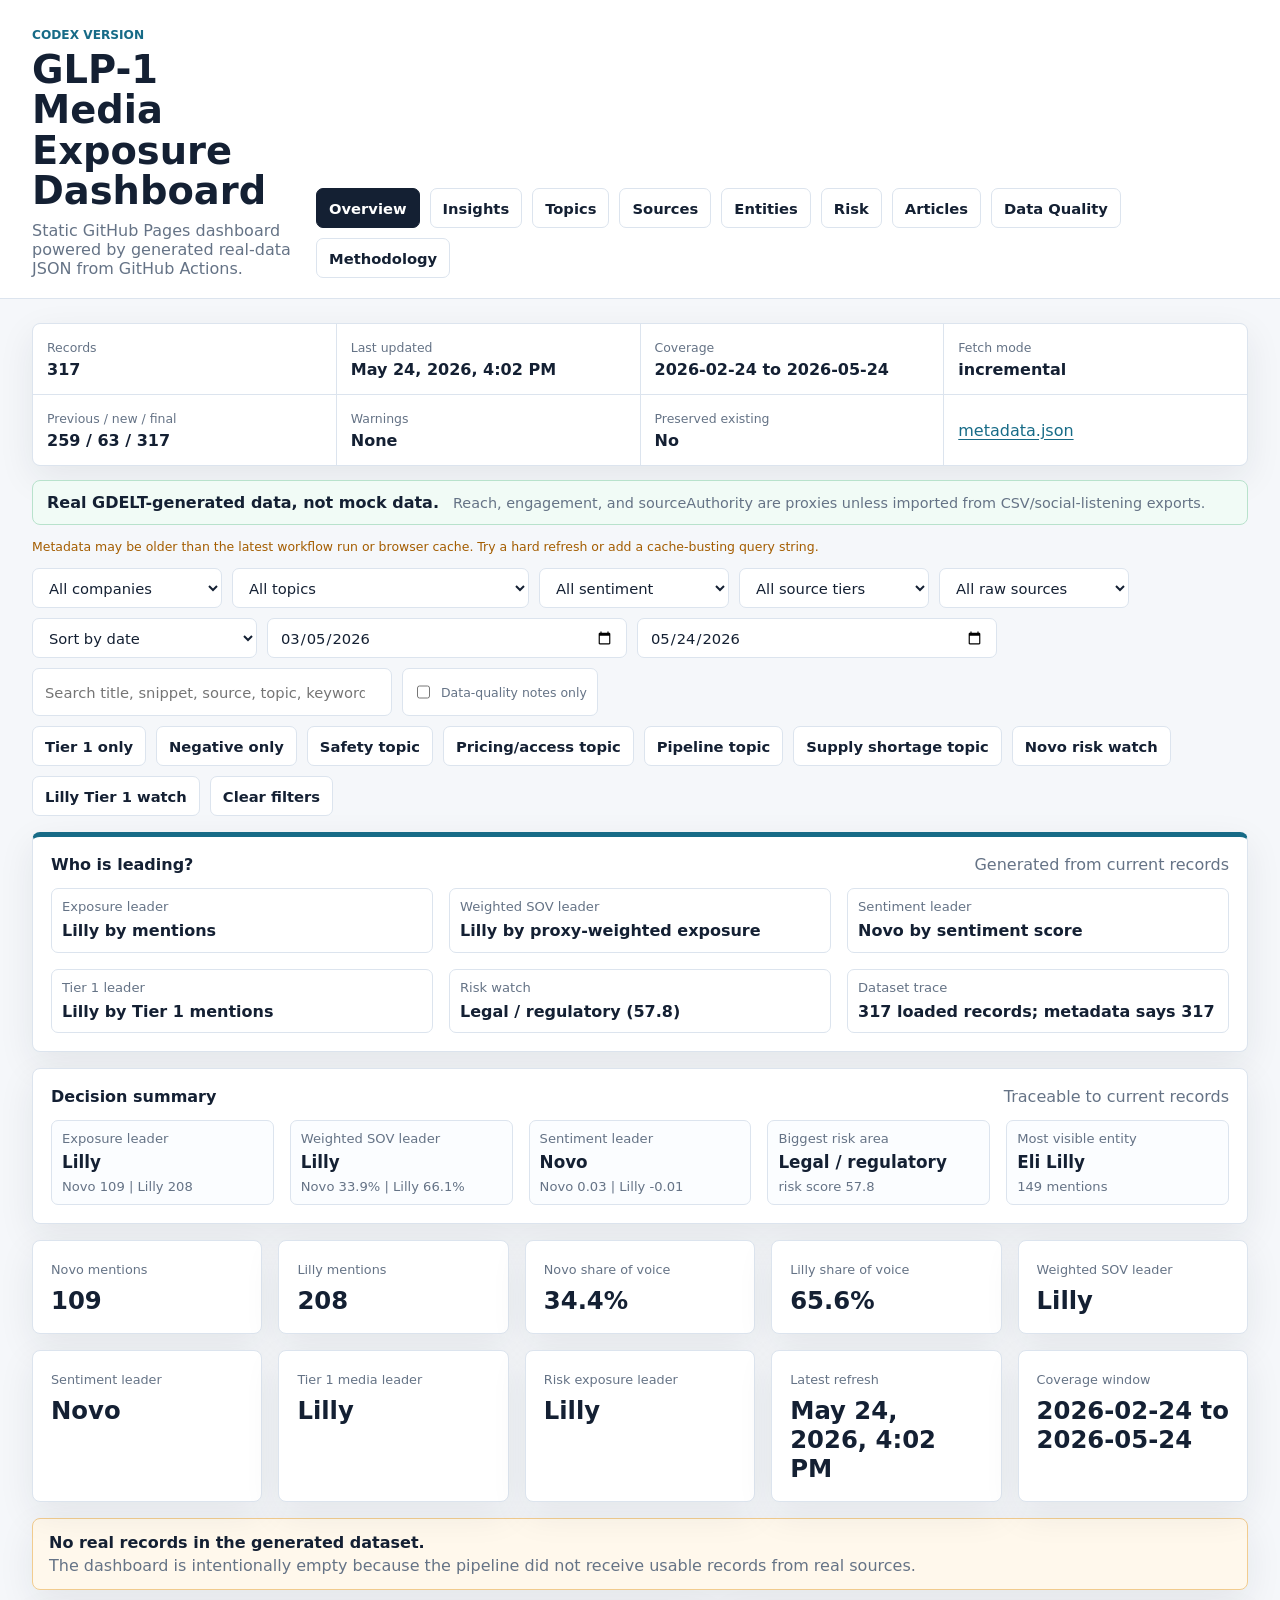
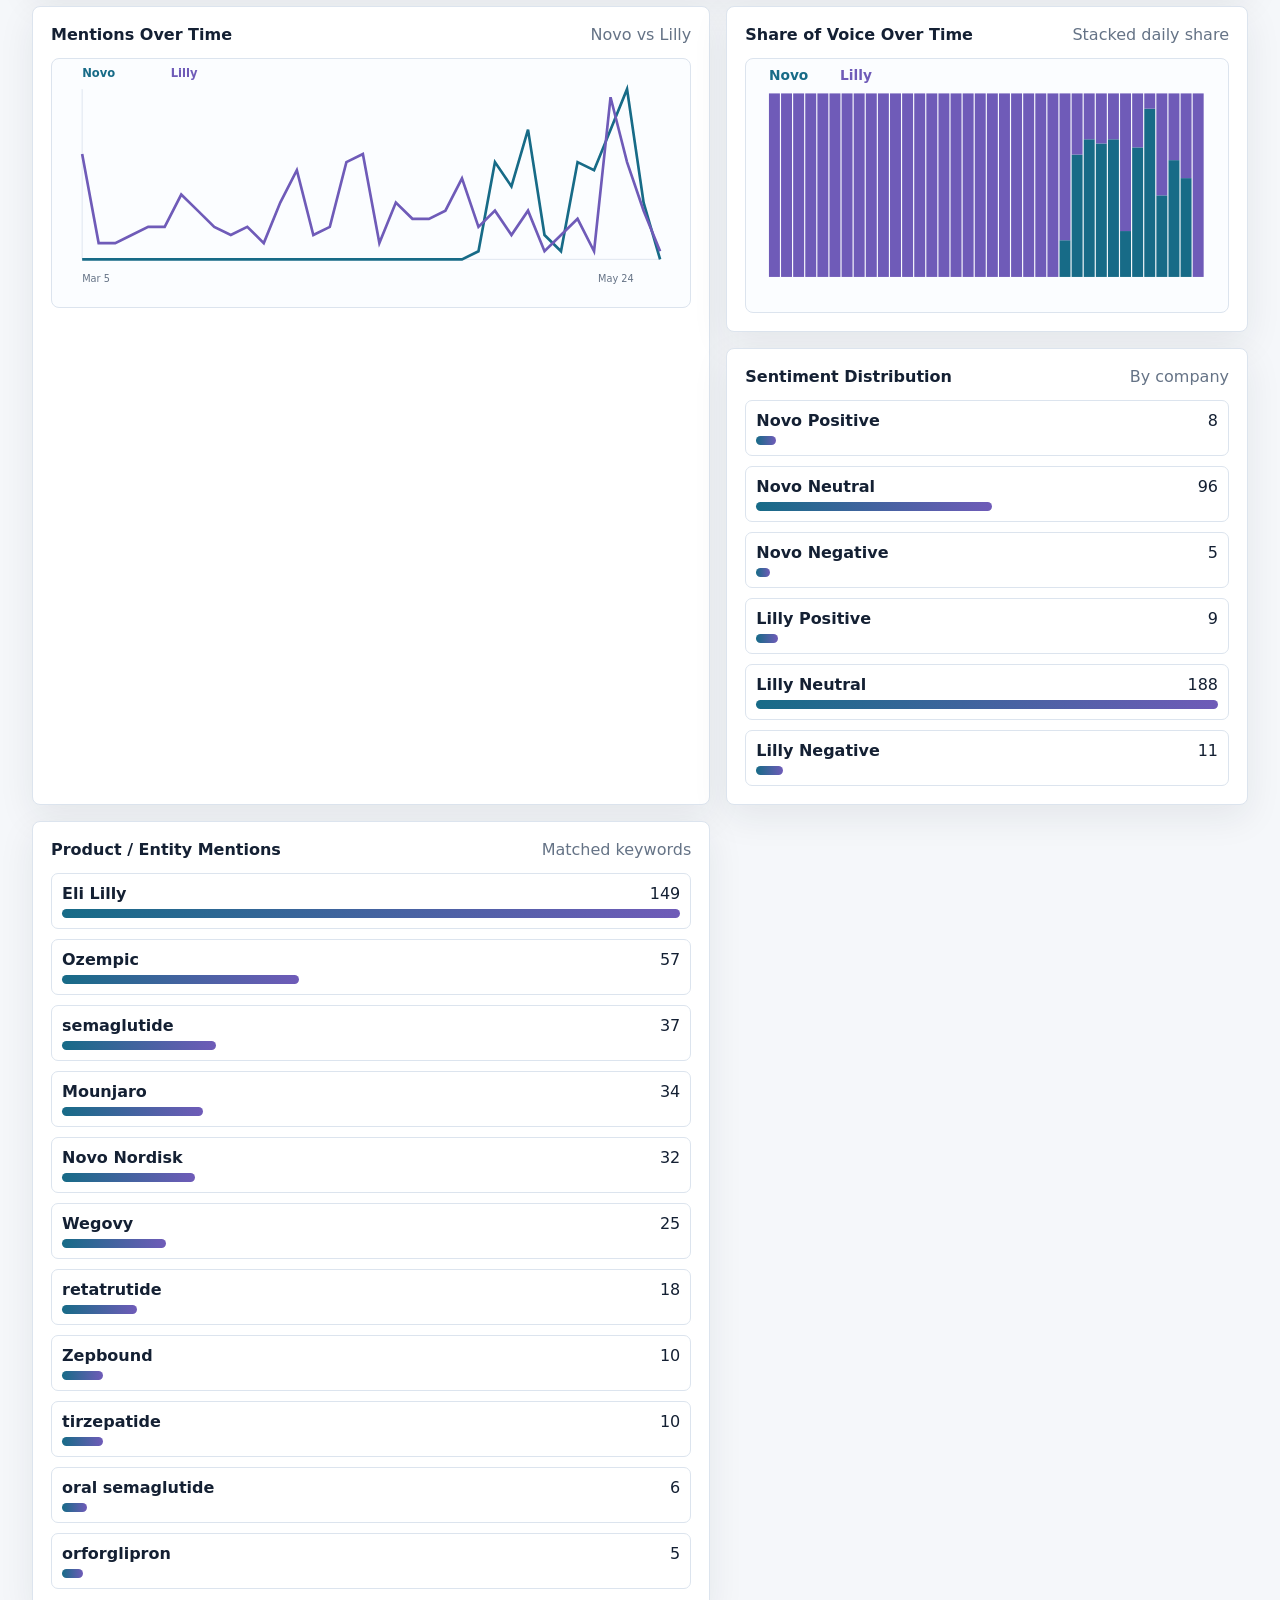
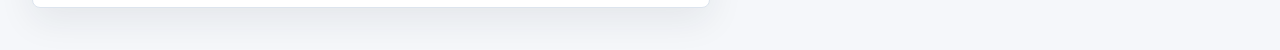
==== commit 5f076832: "Polish codex dashboard trust and decision summary" ====
--- a/codex-version/index.html
+++ b/codex-version/index.html
@@ -64,6 +64,10 @@
           </div>
           <a href="./data/generated/metadata.json" target="_blank" rel="noopener noreferrer">metadata.json</a>
         </section>
+        <section class="trust-strip" aria-label="Data trust disclosures">
+          <strong>Real GDELT-generated data, not mock data.</strong>
+          <span>Reach, engagement, and sourceAuthority are proxies unless imported from CSV/social-listening exports.</span>
+        </section>
         <p id="cacheNote" class="cache-note" hidden>Metadata may be older than the latest workflow run or browser cache. Try a hard refresh or add a cache-busting query string.</p>
 
         <section class="filters" aria-label="Filters">
@@ -119,15 +123,20 @@
             <div id="leaderPanel" class="leader-grid"></div>
           </section>
 
+          <section class="panel decision-summary">
+            <div class="panel-heading"><h2>Decision summary</h2><span>Traceable to current records</span></div>
+            <div id="decisionSummary" class="decision-grid"></div>
+          </section>
+
           <div class="kpi-grid dense">
             <article class="kpi"><span>Novo mentions</span><strong id="kpiNovoMentions">0</strong></article>
             <article class="kpi"><span>Lilly mentions</span><strong id="kpiLillyMentions">0</strong></article>
-            <article class="kpi"><span>Novo share of voice</span><strong id="kpiNovoSov">0%</strong></article>
-            <article class="kpi"><span>Lilly share of voice</span><strong id="kpiLillySov">0%</strong></article>
-            <article class="kpi"><span>Weighted SOV leader</span><strong id="kpiWeightedLeader">--</strong></article>
-            <article class="kpi"><span>Sentiment leader</span><strong id="kpiSentimentLeader">--</strong></article>
+            <article class="kpi"><span title="Share of voice = company mentions / total mentions.">Novo share of voice</span><strong id="kpiNovoSov">0%</strong></article>
+            <article class="kpi"><span title="Share of voice = company mentions / total mentions.">Lilly share of voice</span><strong id="kpiLillySov">0%</strong></article>
+            <article class="kpi"><span title="Weighted SOV = company weightedExposure / total weightedExposure.">Weighted SOV leader</span><strong id="kpiWeightedLeader">--</strong></article>
+            <article class="kpi"><span title="Sentiment score = (positive mentions - negative mentions) / total mentions.">Sentiment leader</span><strong id="kpiSentimentLeader">--</strong></article>
             <article class="kpi"><span>Tier 1 media leader</span><strong id="kpiTierLeader">--</strong></article>
-            <article class="kpi"><span>Risk exposure leader</span><strong id="kpiRiskLeader">--</strong></article>
+            <article class="kpi"><span title="Risk score = mentions + negative x2 + Tier 1 x1.5 + authority / 25.">Risk exposure leader</span><strong id="kpiRiskLeader">--</strong></article>
             <article class="kpi"><span>Latest refresh</span><strong id="kpiRefresh">--</strong></article>
             <article class="kpi"><span>Coverage window</span><strong id="kpiCoverage">--</strong></article>
           </div>
@@ -309,6 +318,10 @@
                 <div><dt>Proxy metric fields</dt><dd id="proxyMetricFields">--</dd></div>
                 <div><dt>Deduplication method</dt><dd id="dedupeMethod">--</dd></div>
                 <div><dt>False-positive handling</dt><dd id="falsePositiveHandling">--</dd></div>
+                <div><dt>Generated data validation</dt><dd id="generatedValidation">--</dd></div>
+                <div><dt>Dashboard path validation</dt><dd id="pathValidation">--</dd></div>
+                <div><dt>Record count check</dt><dd id="recordCountCheck">--</dd></div>
+                <div><dt>Project links</dt><dd id="projectLinks">--</dd></div>
               </dl>
             </article>
             <article class="panel">
@@ -321,7 +334,7 @@
             </article>
             <article class="panel">
               <div class="panel-heading"><h2>Proxy Metric Caveat</h2><span>Required disclosure</span></div>
-              <p class="muted">GDELT does not provide true impressions or social engagement. Reach and sourceAuthority are rule-based proxies. Engagement is 0 unless imported from CSV or paid social-listening exports.</p>
+              <p class="muted"><strong>Reach, engagement, and sourceAuthority are proxies unless imported from CSV/social-listening exports.</strong> GDELT does not provide true impressions or social engagement.</p>
               <p><a href="./data/generated/metadata.json" target="_blank" rel="noopener noreferrer">Open metadata.json</a> · <a href="./data/generated/mentions.json" target="_blank" rel="noopener noreferrer">Open mentions.json</a></p>
               <ul id="warnings" class="list"></ul>
             </article>
--- a/codex-version/styles.css
+++ b/codex-version/styles.css
@@ -68,7 +68,7 @@
 main { padding: 24px 32px 42px; }
 .freshness-banner {
   display: grid;
-  grid-template-columns: repeat(8, minmax(130px, 1fr));
+  grid-template-columns: repeat(4, minmax(170px, 1fr));
   gap: 1px;
   overflow: hidden;
   margin-bottom: 14px;
@@ -81,12 +81,25 @@
   display: grid;
   gap: 5px;
   align-content: center;
-  min-height: 76px;
-  padding: 12px;
+  min-height: 70px;
+  padding: 14px;
   background: var(--surface);
 }
 .freshness-banner span, .cache-note, .check-filter { color: var(--muted); font-size: 0.78rem; }
 .freshness-banner strong { font-size: 1rem; overflow-wrap: anywhere; }
+.trust-strip {
+  display: flex;
+  flex-wrap: wrap;
+  gap: 8px 14px;
+  align-items: center;
+  margin-bottom: 14px;
+  padding: 12px 14px;
+  border: 1px solid #b8e2cc;
+  border-radius: 8px;
+  background: #f1fbf6;
+  color: var(--ink);
+}
+.trust-strip span { color: var(--muted); font-size: 0.9rem; }
 .cache-note { margin: 0 0 14px; color: var(--warn); }
 .filters { margin-bottom: 10px; }
 .quick-filters { margin-bottom: 16px; }
@@ -105,15 +118,17 @@
 .notice { margin: 16px 0; padding: 14px 16px; display: grid; gap: 4px; border-color: #f2cc8f; background: #fff8ec; }
 .notice span, .muted, td span, .panel-heading span, .item span { color: var(--muted); }
 
-.kpi-grid, .grid, .quality-grid, .leader-grid { display: grid; gap: 16px; }
+.kpi-grid, .grid, .quality-grid, .leader-grid, .decision-grid { display: grid; gap: 16px; }
 .kpi-grid { grid-template-columns: repeat(4, minmax(0, 1fr)); }
 .kpi-grid.dense { grid-template-columns: repeat(5, minmax(150px, 1fr)); margin-top: 16px; }
 .grid { grid-template-columns: 1.3fr 1fr; margin-top: 16px; }
 .quality-grid { grid-template-columns: repeat(2, minmax(0, 1fr)); }
 .leader-grid { grid-template-columns: repeat(3, minmax(0, 1fr)); }
+.decision-grid { grid-template-columns: repeat(5, minmax(0, 1fr)); }
 .wide { grid-row: span 2; }
 .panel, .kpi { padding: 18px; }
 .executive { border-top: 5px solid var(--accent); }
+.decision-summary { margin-top: 16px; }
 
 .kpi span { color: var(--muted); font-size: 0.8rem; }
 .kpi strong { display: block; margin-top: 8px; font-size: clamp(1.2rem, 1.9vw, 2rem); overflow-wrap: anywhere; }
@@ -135,15 +150,17 @@
 .bar-list, .stack, .diagnostics, .matrix, .heatmap, .insight-list, .risk-grid { display: grid; gap: 10px; }
 .heatmap { grid-template-columns: repeat(2, minmax(0, 1fr)); }
 .risk-grid { grid-template-columns: repeat(2, minmax(0, 1fr)); }
-.bar-row, .item, .diagnostic, .metric-item, .matrix-row, .insight, .heat-cell, .risk-card {
+.bar-row, .item, .diagnostic, .metric-item, .decision-item, .matrix-row, .insight, .heat-cell, .risk-card {
   border: 1px solid var(--border);
   border-radius: 7px;
   padding: 10px;
   display: grid;
   gap: 6px;
 }
-.metric-item span, .diagnostic span, .matrix-row span, .insight span, .insight small, .heat-cell span, .risk-card p { color: var(--muted); font-size: 0.82rem; }
+.metric-item span, .decision-item span, .diagnostic span, .matrix-row span, .insight span, .insight small, .decision-item small, .heat-cell span, .risk-card p { color: var(--muted); font-size: 0.82rem; }
 .metric-item strong { font-size: 1rem; line-height: 1.35; overflow-wrap: anywhere; }
+.decision-item strong { font-size: 1.05rem; line-height: 1.25; overflow-wrap: anywhere; }
+.decision-item { background: #fbfdff; }
 .insight strong { font-size: 1.08rem; line-height: 1.35; overflow-wrap: anywhere; }
 .bar-row div { display: flex; justify-content: space-between; gap: 12px; }
 .bar-row i { display: block; width: var(--w); height: 9px; border-radius: 99px; background: linear-gradient(90deg, var(--accent), var(--accent-2)); }
@@ -201,13 +218,16 @@
 .list { margin: 0; padding-left: 18px; color: var(--muted); }
 
 @media (max-width: 1100px) {
-  .topbar, .freshness-banner, .kpi-grid, .kpi-grid.dense, .grid, .quality-grid, .leader-grid, .risk-grid { grid-template-columns: 1fr; }
+  .topbar, .freshness-banner, .kpi-grid, .kpi-grid.dense, .grid, .quality-grid, .leader-grid, .decision-grid, .risk-grid { grid-template-columns: 1fr; }
 }
 
 @media (max-width: 640px) {
   .topbar, main { padding-left: 16px; padding-right: 16px; }
+  .tabs, .filters, .quick-filters { gap: 8px; }
   .panel-heading { align-items: flex-start; flex-direction: column; }
   .status-list { grid-template-columns: 1fr; }
   .heatmap { grid-template-columns: 1fr; }
-  select, input, .tab { width: 100%; }
-}
+  select, input, .tab, button, .button-link { width: 100%; }
+  .freshness-banner div, .freshness-banner a { min-height: auto; }
+  .trust-strip { align-items: flex-start; }
+}
